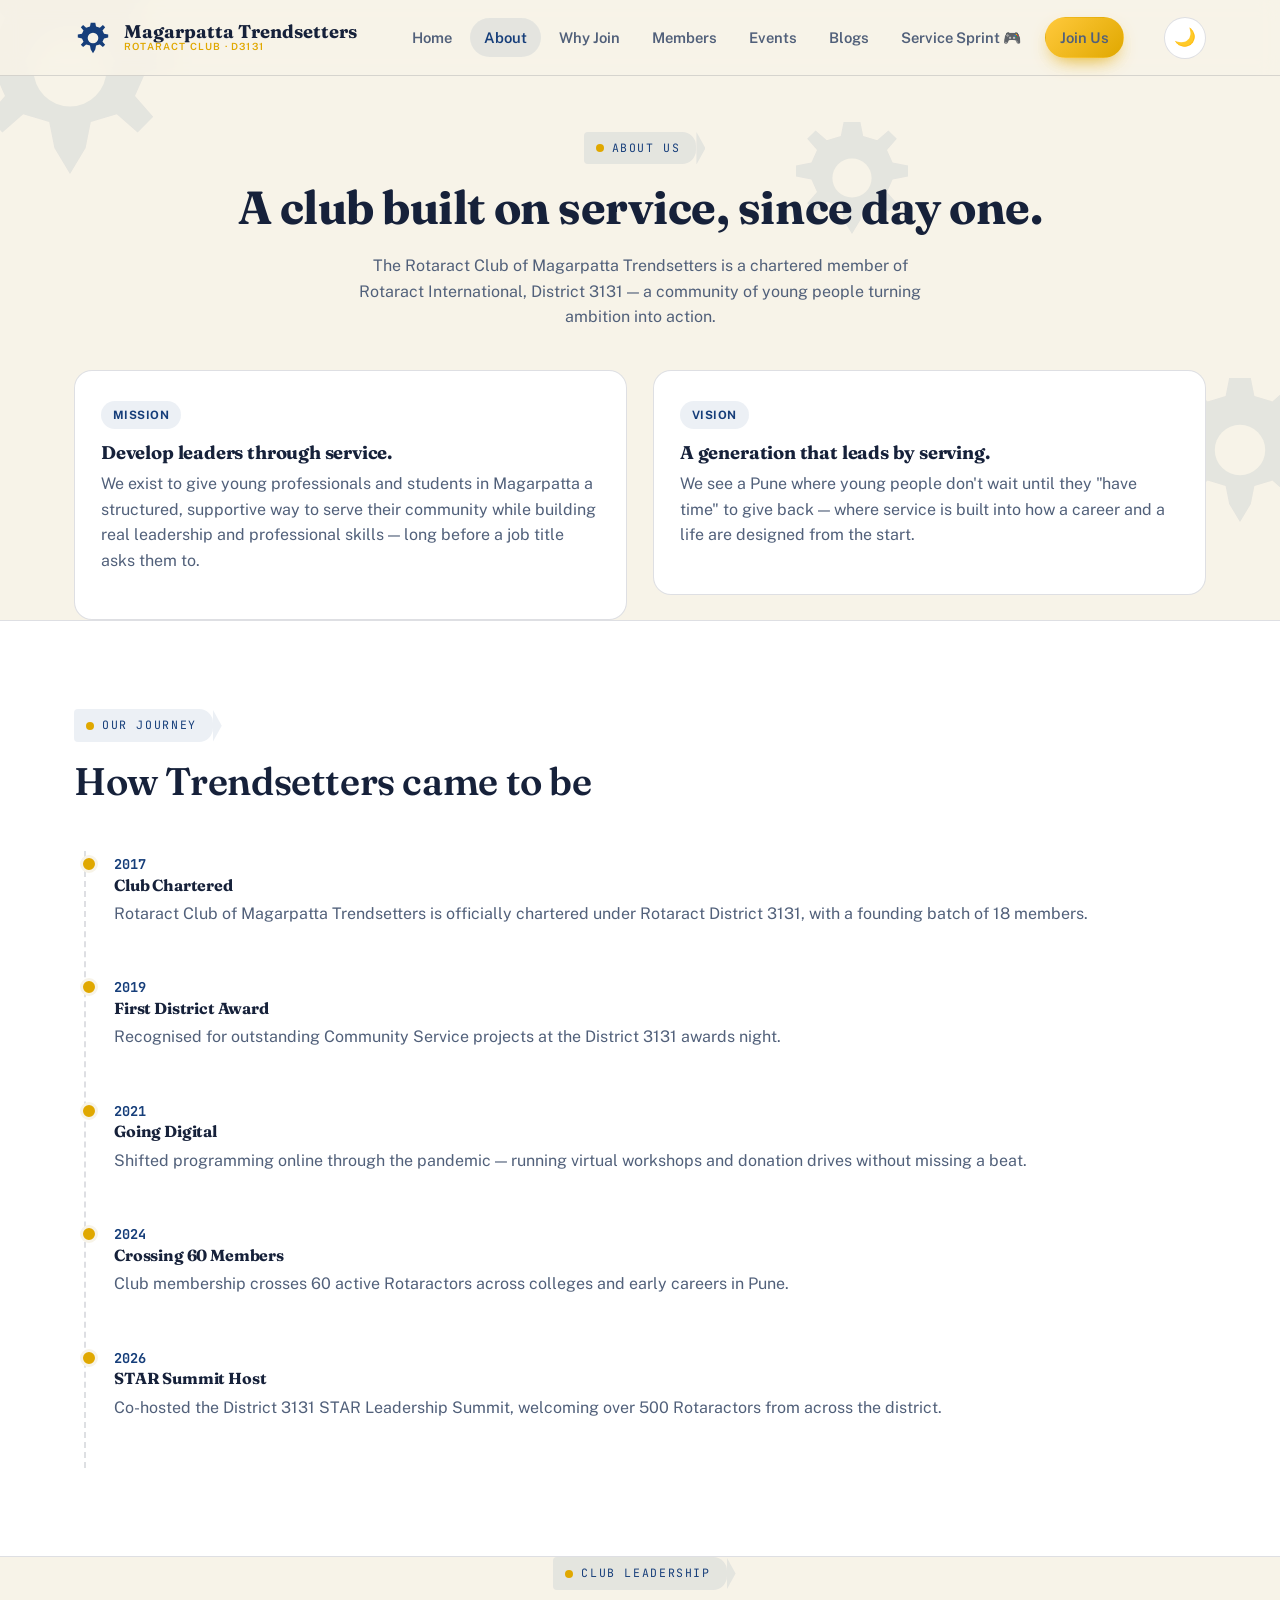
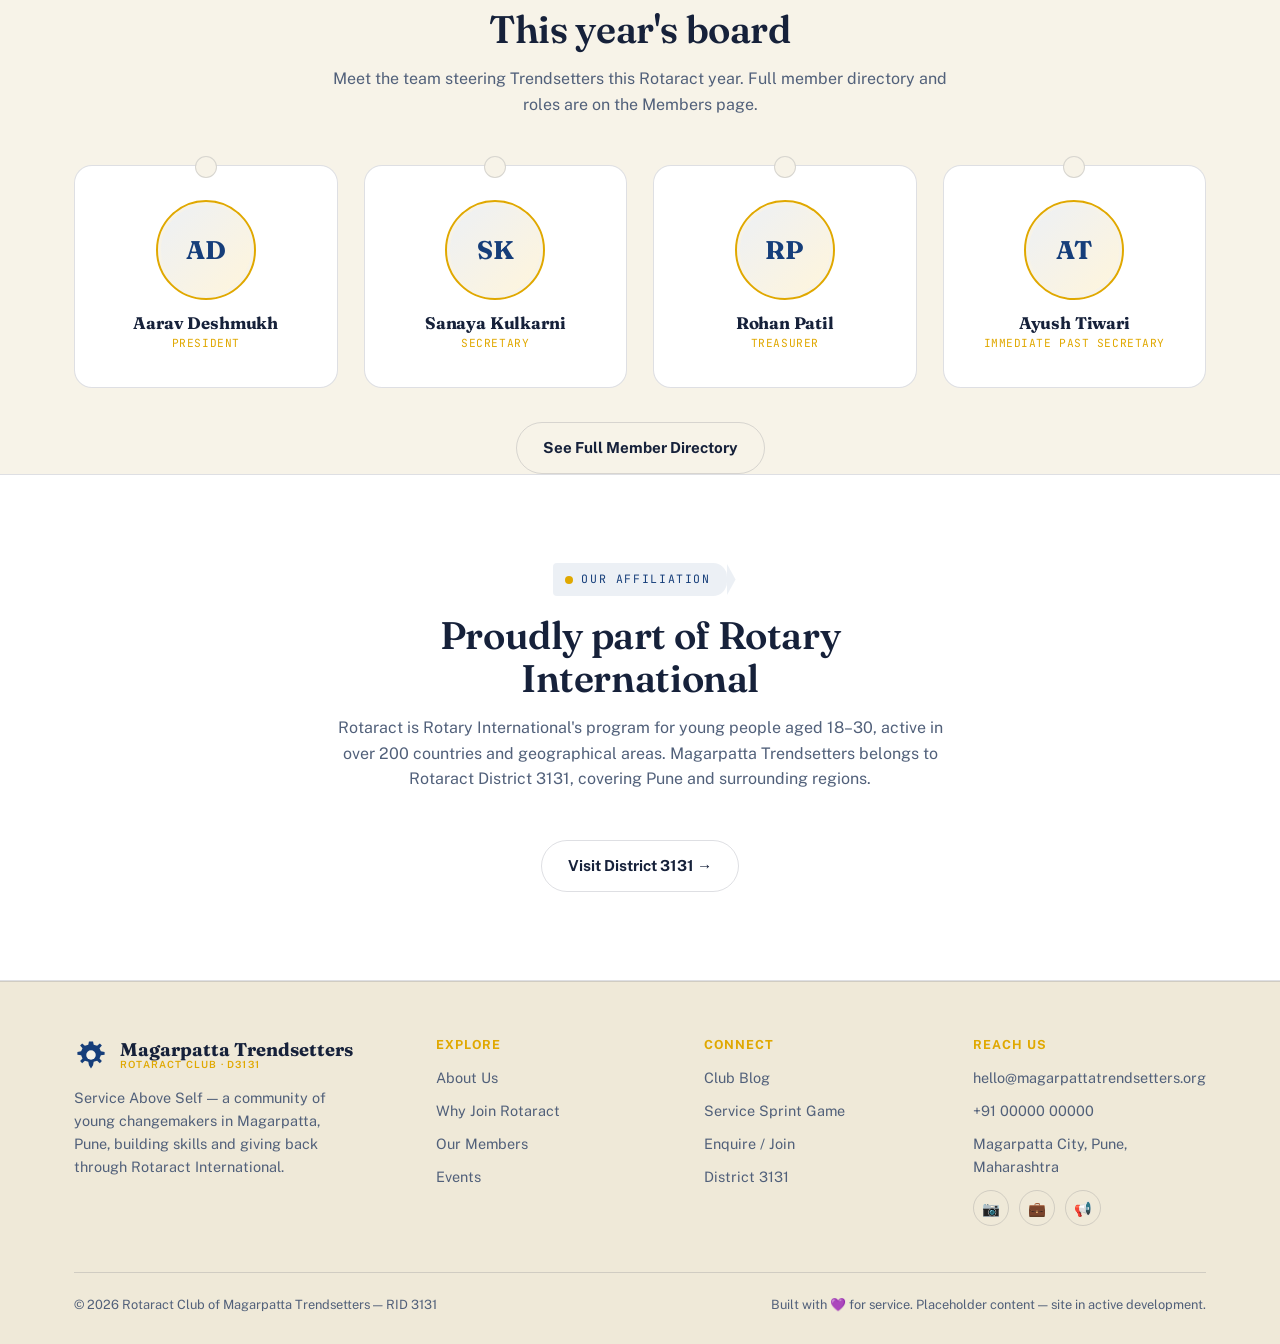
==== about.html @ 1d826d76 "Skeleton Upload" ====
<!DOCTYPE html>
<html lang="en">
<head>
<meta charset="UTF-8">
<meta name="viewport" content="width=device-width, initial-scale=1.0">
<title>About Us — Rotaract Club of Magarpatta Trendsetters</title>
<link rel="preconnect" href="https://fonts.googleapis.com">
<link rel="preconnect" href="https://fonts.gstatic.com" crossorigin>
<link href="https://fonts.googleapis.com/css2?family=Fraunces:opsz,wght@9..144,500;9..144,600;9..144,700&family=Public+Sans:wght@400;500;600;700&family=JetBrains+Mono:wght@500;700&display=swap" rel="stylesheet">
<link rel="icon" type="image/svg+xml" href="assets/favicon.svg">
<link rel="stylesheet" href="css/style.css">
</head>
<body>

<div data-include="partials/header.html"></div>

<main>
  <section class="page-hero container">
    <span class="ribbon-eyebrow">About Us</span>
    <h1>A club built on service, since day one.</h1>
    <p>The Rotaract Club of Magarpatta Trendsetters is a chartered member of Rotaract International, District 3131 — a community of young people turning ambition into action.</p>
  </section>

  <section class="container">
    <div class="card-grid grid-2" style="align-items:start;">
      <div class="avenue-card reveal">
        <span class="tag-pill">Mission</span>
        <h3 style="margin-top:14px;">Develop leaders through service.</h3>
        <p>We exist to give young professionals and students in Magarpatta a structured, supportive way to serve their community while building real leadership and professional skills — long before a job title asks them to.</p>
      </div>
      <div class="avenue-card reveal">
        <span class="tag-pill">Vision</span>
        <h3 style="margin-top:14px;">A generation that leads by serving.</h3>
        <p>We see a Pune where young people don't wait until they "have time" to give back — where service is built into how a career and a life are designed from the start.</p>
      </div>
    </div>
  </section>

  <section class="alt">
    <div class="container">
      <div class="section-head reveal">
        <span class="ribbon-eyebrow">Our Journey</span>
        <h2>How Trendsetters came to be</h2>
      </div>
      <div class="timeline reveal">
        <div class="timeline-item"><span class="yr">2017</span><h4>Club Chartered</h4><p>Rotaract Club of Magarpatta Trendsetters is officially chartered under Rotaract District 3131, with a founding batch of 18 members.</p></div>
        <div class="timeline-item"><span class="yr">2019</span><h4>First District Award</h4><p>Recognised for outstanding Community Service projects at the District 3131 awards night.</p></div>
        <div class="timeline-item"><span class="yr">2021</span><h4>Going Digital</h4><p>Shifted programming online through the pandemic — running virtual workshops and donation drives without missing a beat.</p></div>
        <div class="timeline-item"><span class="yr">2024</span><h4>Crossing 60 Members</h4><p>Club membership crosses 60 active Rotaractors across colleges and early careers in Pune.</p></div>
        <div class="timeline-item"><span class="yr">2026</span><h4>STAR Summit Host</h4><p>Co-hosted the District 3131 STAR Leadership Summit, welcoming over 500 Rotaractors from across the district.</p></div>
      </div>
    </div>
  </section>

  <section class="container">
    <div class="section-head center reveal">
      <span class="ribbon-eyebrow">Club Leadership</span>
      <h2>This year's board</h2>
      <p>Meet the team steering Trendsetters this Rotaract year. Full member directory and roles are on the Members page.</p>
    </div>
    <div class="card-grid grid-4">
      <div class="badge-card reveal">
        <div class="badge-photo">AD</div>
        <h3>Aarav Deshmukh</h3>
        <span class="badge-role">President</span>
      </div>
      <div class="badge-card reveal">
        <div class="badge-photo">SK</div>
        <h3>Sanaya Kulkarni</h3>
        <span class="badge-role">Secretary</span>
      </div>
      <div class="badge-card reveal">
        <div class="badge-photo">RP</div>
        <h3>Rohan Patil</h3>
        <span class="badge-role">Treasurer</span>
      </div>
      <div class="badge-card reveal">
        <div class="badge-photo">AT</div>
        <h3>Ayush Tiwari</h3>
        <span class="badge-role">Immediate Past Secretary</span>
      </div>
    </div>
    <div class="text-center" style="margin-top:34px;">
      <a href="members.html" class="btn btn-ghost">See Full Member Directory</a>
    </div>
  </section>

  <section class="alt">
    <div class="container text-center">
      <div class="section-head center reveal">
        <span class="ribbon-eyebrow">Our Affiliation</span>
        <h2>Proudly part of Rotary International</h2>
        <p>Rotaract is Rotary International's program for young people aged 18–30, active in over 200 countries and geographical areas. Magarpatta Trendsetters belongs to Rotaract District 3131, covering Pune and surrounding regions.</p>
      </div>
      <a href="https://rotaract3131.org" target="_blank" rel="noopener" class="btn btn-ghost">Visit District 3131 &rarr;</a>
    </div>
  </section>
</main>

<div data-include="partials/footer.html"></div>

<script src="js/include.js"></script>
<script src="js/main.js"></script>
</body>
</html>
---- css/style.css ----
/* ============================================
   ROTARACT CLUB OF MAGARPATTA TRENDSETTERS
   Design system: "Wheel of Service"
   ============================================ */

:root {
  /* --- Color tokens (light / "parchment") --- */
  --bg: #F7F3E8;
  --bg-elevated: #FFFFFF;
  --bg-sunken: #EFE9D8;
  --text: #16213A;
  --text-muted: #51607A;
  --azure: #163E7A;
  --azure-bright: #2C6FD9;
  --azure-soft: rgba(22, 62, 122, 0.08);
  --gold: #E0A800;
  --gold-bright: #FFC93C;
  --gold-soft: rgba(255, 201, 60, 0.18);
  --border: rgba(22, 33, 58, 0.14);
  --shadow: rgba(22, 33, 58, 0.18);
  --success: #1E7B4D;

  /* --- Type --- */
  --font-display: 'Fraunces', 'Georgia', serif;
  --font-body: 'Public Sans', 'Segoe UI', sans-serif;
  --font-mono: 'JetBrains Mono', 'Courier New', monospace;

  /* --- Layout --- */
  --max-width: 1180px;
  --radius-sm: 10px;
  --radius-md: 18px;
  --radius-lg: 28px;
  --nav-height: 76px;

  color-scheme: light;
}

[data-theme="dark"] {
  --bg: #0A1020;
  --bg-elevated: #121A2E;
  --bg-sunken: #060A14;
  --text: #EDEFF5;
  --text-muted: #9AA6C0;
  --azure: #5C8FE0;
  --azure-bright: #7FAAF0;
  --azure-soft: rgba(92, 143, 224, 0.14);
  --gold: #FFD25C;
  --gold-bright: #FFDD80;
  --gold-soft: rgba(255, 210, 92, 0.16);
  --border: rgba(255, 255, 255, 0.12);
  --shadow: rgba(0, 0, 0, 0.55);
  --success: #4ECB8A;
  color-scheme: dark;
}

* { box-sizing: border-box; }
html { scroll-behavior: smooth; }

body {
  margin: 0;
  font-family: var(--font-body);
  background: var(--bg);
  color: var(--text);
  line-height: 1.6;
  transition: background 0.4s ease, color 0.4s ease;
  overflow-x: hidden;
}

img { max-width: 100%; display: block; }
a { color: inherit; text-decoration: none; }

h1, h2, h3, h4 {
  font-family: var(--font-display);
  margin: 0 0 0.4em;
  line-height: 1.12;
  letter-spacing: -0.01em;
}

h1 { font-weight: 700; }
h2 { font-weight: 600; }

p { margin: 0 0 1em; color: var(--text-muted); }

.container {
  max-width: var(--max-width);
  margin: 0 auto;
  padding: 0 24px;
}

.mono { font-family: var(--font-mono); }

/* Reduced motion */
@media (prefers-reduced-motion: reduce) {
  *, *::before, *::after { animation-duration: 0.001ms !important; animation-iteration-count: 1 !important; transition-duration: 0.001ms !important; scroll-behavior: auto !important; }
}

/* ============ FOCUS STATES (accessibility) ============ */
a:focus-visible, button:focus-visible, input:focus-visible, textarea:focus-visible, select:focus-visible {
  outline: 3px solid var(--gold-bright);
  outline-offset: 2px;
  border-radius: 4px;
}

/* ============ FLOATING GEAR BACKDROP ============ */
.gear-field {
  position: fixed;
  inset: 0;
  z-index: -1;
  pointer-events: none;
  overflow: hidden;
}
.gear-field svg {
  position: absolute;
  opacity: 0.08;
  animation: spin-slow linear infinite;
}
[data-theme="dark"] .gear-field svg { opacity: 0.10; }
.gear-field svg.g1 { width: 260px; top: -60px; left: -60px; animation-duration: 90s; }
.gear-field svg.g2 { width: 180px; top: 40%; right: -50px; animation-duration: 70s; animation-direction: reverse; }
.gear-field svg.g3 { width: 220px; bottom: -70px; left: 18%; animation-duration: 110s; }
.gear-field svg.g4 { width: 140px; top: 12%; right: 28%; animation-duration: 60s; animation-direction: reverse; }

@keyframes spin-slow { from { transform: rotate(0deg); } to { transform: rotate(360deg); } }

/* ============ NAVBAR ============ */
header.site-header {
  position: sticky;
  top: 0;
  z-index: 100;
  height: var(--nav-height);
  display: flex;
  align-items: center;
  background: color-mix(in srgb, var(--bg) 88%, transparent);
  backdrop-filter: blur(10px);
  border-bottom: 1px solid var(--border);
}
.nav-inner {
  width: 100%;
  display: flex;
  align-items: center;
  justify-content: space-between;
  gap: 16px;
}
.brand {
  display: flex;
  align-items: center;
  gap: 12px;
  font-family: var(--font-display);
  font-weight: 700;
  font-size: 1.15rem;
  color: var(--text);
}
.brand .seal { width: 38px; height: 38px; flex-shrink: 0; }
.brand .brand-text { display: flex; flex-direction: column; line-height: 1.1; }
.brand .brand-text small { font-family: var(--font-body); font-weight: 600; font-size: 0.62rem; letter-spacing: 0.12em; color: var(--gold); text-transform: uppercase; }

nav.primary-nav { display: flex; align-items: center; gap: 4px; }
nav.primary-nav a {
  font-size: 0.92rem;
  font-weight: 600;
  padding: 8px 14px;
  border-radius: 999px;
  color: var(--text-muted);
  transition: background 0.2s, color 0.2s;
  white-space: nowrap;
}
nav.primary-nav a:hover, nav.primary-nav a.active {
  background: var(--azure-soft);
  color: var(--azure);
}
[data-theme="dark"] nav.primary-nav a:hover, [data-theme="dark"] nav.primary-nav a.active {
  color: var(--azure-bright);
}

.nav-actions { display: flex; align-items: center; gap: 10px; }

.theme-toggle {
  width: 42px; height: 42px;
  border-radius: 50%;
  border: 1px solid var(--border);
  background: var(--bg-elevated);
  display: flex; align-items: center; justify-content: center;
  cursor: pointer;
  transition: transform 0.25s, box-shadow 0.25s;
  font-size: 1.1rem;
}
.theme-toggle:hover { transform: rotate(20deg) scale(1.07); box-shadow: 0 4px 14px var(--shadow); }

.nav-toggle-btn {
  display: none;
  width: 42px; height: 42px;
  border-radius: 50%;
  border: 1px solid var(--border);
  background: var(--bg-elevated);
  align-items: center; justify-content: center;
  cursor: pointer;
  font-size: 1.2rem;
}

@media (max-width: 920px) {
  nav.primary-nav {
    position: fixed;
    top: var(--nav-height);
    left: 0; right: 0;
    flex-direction: column;
    align-items: stretch;
    background: var(--bg-elevated);
    border-bottom: 1px solid var(--border);
    padding: 10px 18px 18px;
    gap: 2px;
    transform: translateY(-110%);
    opacity: 0;
    transition: transform 0.3s ease, opacity 0.3s ease;
  }
  nav.primary-nav.open { transform: translateY(0); opacity: 1; }
  nav.primary-nav a { padding: 12px 14px; }
  .nav-toggle-btn { display: flex; }
}

/* ============ BUTTONS ("classy") ============ */
.btn {
  display: inline-flex;
  align-items: center;
  gap: 8px;
  font-family: var(--font-body);
  font-weight: 700;
  font-size: 0.95rem;
  padding: 13px 26px;
  border-radius: 999px;
  border: 1px solid transparent;
  cursor: pointer;
  transition: transform 0.2s ease, box-shadow 0.25s ease, background 0.25s ease, border-color 0.25s ease;
  position: relative;
}
.btn-primary {
  background: linear-gradient(135deg, var(--azure) 0%, var(--azure-bright) 100%);
  color: #fff;
  box-shadow: 0 8px 20px -8px var(--azure);
}
.btn-primary:hover { transform: translateY(-2px); box-shadow: 0 12px 26px -8px var(--azure); }

.btn-gold {
  background: linear-gradient(135deg, var(--gold-bright) 0%, var(--gold) 100%);
  color: #2A1D00;
  box-shadow: 0 8px 20px -8px var(--gold);
}
.btn-gold:hover { transform: translateY(-2px); box-shadow: 0 12px 26px -8px var(--gold); }

.btn-ghost {
  background: transparent;
  color: var(--text);
  border-color: var(--border);
}
.btn-ghost:hover { border-color: var(--gold); color: var(--azure); transform: translateY(-2px); }
[data-theme="dark"] .btn-ghost:hover { color: var(--azure-bright); }

.btn-sm { padding: 9px 18px; font-size: 0.85rem; }

/* ============ RIBBON SECTION HEADERS ============ */
.ribbon-eyebrow {
  display: inline-flex;
  align-items: center;
  gap: 8px;
  font-family: var(--font-mono);
  font-size: 0.72rem;
  letter-spacing: 0.14em;
  text-transform: uppercase;
  color: var(--azure);
  background: var(--azure-soft);
  padding: 7px 16px 7px 12px;
  border-radius: 4px 14px 14px 4px;
  margin-bottom: 18px;
  position: relative;
}
[data-theme="dark"] .ribbon-eyebrow { color: var(--azure-bright); }
.ribbon-eyebrow::before {
  content: "";
  width: 8px; height: 8px;
  border-radius: 50%;
  background: var(--gold);
}
.ribbon-eyebrow::after {
  content: "";
  position: absolute;
  right: -9px; top: 0; bottom: 0;
  width: 9px;
  background: inherit;
  clip-path: polygon(0 0, 100% 50%, 0 100%);
}

.section-head { max-width: 640px; margin-bottom: 48px; }
.section-head.center { margin-left: auto; margin-right: auto; text-align: center; }
.section-head h2 { font-size: clamp(1.7rem, 3vw, 2.4rem); }

section { padding: 88px 0; position: relative; }
section.alt { background: var(--bg-elevated); border-top: 1px solid var(--border); border-bottom: 1px solid var(--border); }

/* ============ HERO ============ */
.hero {
  padding: 60px 0 100px;
  display: grid;
  grid-template-columns: 1.1fr 0.9fr;
  gap: 40px;
  align-items: center;
}
.hero-eyebrow {
  font-family: var(--font-mono);
  font-size: 0.78rem;
  letter-spacing: 0.16em;
  text-transform: uppercase;
  color: var(--gold);
  margin-bottom: 14px;
  display: block;
}
.hero h1 { font-size: clamp(2.4rem, 5vw, 3.8rem); }
.hero h1 em { font-style: normal; color: var(--azure); }
[data-theme="dark"] .hero h1 em { color: var(--azure-bright); }
.hero p.lead { font-size: 1.12rem; max-width: 520px; }
.hero-cta { display: flex; gap: 14px; flex-wrap: wrap; margin-top: 28px; }

.hero-wheel-wrap {
  position: relative;
  display: flex;
  align-items: center;
  justify-content: center;
  aspect-ratio: 1;
}
#wheelOfService { width: 100%; max-width: 380px; }
.wheel-badge-center {
  position: absolute;
  width: 36%;
  aspect-ratio: 1;
  border-radius: 50%;
  background: var(--bg-elevated);
  border: 2px solid var(--gold);
  display: flex;
  align-items: center;
  justify-content: center;
  text-align: center;
  box-shadow: 0 10px 30px var(--shadow);
  font-family: var(--font-display);
  font-weight: 700;
  font-size: 0.78rem;
  line-height: 1.2;
  color: var(--azure);
  padding: 6px;
}
[data-theme="dark"] .wheel-badge-center { color: var(--azure-bright); }

@media (max-width: 920px) {
  .hero { grid-template-columns: 1fr; padding-top: 30px; }
  .hero-wheel-wrap { order: -1; max-width: 280px; margin: 0 auto; }
}

/* ============ LEDGER STAT STRIP ============ */
.ledger {
  display: grid;
  grid-template-columns: repeat(4, 1fr);
  border: 1px solid var(--border);
  border-radius: var(--radius-md);
  overflow: hidden;
  background: var(--bg-elevated);
}
.ledger-item {
  padding: 26px 18px;
  text-align: center;
  border-right: 1px solid var(--border);
}
.ledger-item:last-child { border-right: none; }
.ledger-num {
  font-family: var(--font-mono);
  font-size: clamp(1.6rem, 3vw, 2.2rem);
  font-weight: 700;
  color: var(--azure);
}
[data-theme="dark"] .ledger-num { color: var(--azure-bright); }
.ledger-label {
  font-size: 0.74rem;
  letter-spacing: 0.06em;
  text-transform: uppercase;
  color: var(--text-muted);
  margin-top: 4px;
}
@media (max-width: 720px) {
  .ledger { grid-template-columns: repeat(2, 1fr); }
  .ledger-item:nth-child(2) { border-right: none; }
}

/* ============ CARDS (general) ============ */
.card-grid { display: grid; gap: 26px; }
.grid-3 { grid-template-columns: repeat(3, 1fr); }
.grid-2 { grid-template-columns: repeat(2, 1fr); }
.grid-4 { grid-template-columns: repeat(4, 1fr); }
@media (max-width: 980px) { .grid-3, .grid-4 { grid-template-columns: repeat(2, 1fr); } }
@media (max-width: 620px) { .grid-3, .grid-4, .grid-2 { grid-template-columns: 1fr; } }

.avenue-card {
  background: var(--bg-elevated);
  border: 1px solid var(--border);
  border-radius: var(--radius-md);
  padding: 30px 26px;
  transition: transform 0.25s ease, box-shadow 0.25s ease, border-color 0.25s ease;
}
.avenue-card:hover { transform: translateY(-6px); box-shadow: 0 18px 36px -16px var(--shadow); border-color: var(--gold); }
.avenue-icon {
  width: 52px; height: 52px;
  border-radius: 14px;
  background: var(--azure-soft);
  display: flex; align-items: center; justify-content: center;
  margin-bottom: 18px;
}
.avenue-icon svg { width: 26px; height: 26px; stroke: var(--azure); }
[data-theme="dark"] .avenue-icon svg { stroke: var(--azure-bright); }
.avenue-card h3 { font-size: 1.15rem; }

/* ============ MEMBER BADGE CARDS ============ */
.badge-card {
  background: var(--bg-elevated);
  border: 1px solid var(--border);
  border-radius: var(--radius-md);
  padding: 28px 22px 24px;
  text-align: center;
  position: relative;
  transition: transform 0.25s, box-shadow 0.25s;
}
.badge-card:hover { transform: translateY(-6px) rotate(-0.4deg); box-shadow: 0 20px 40px -18px var(--shadow); }
.badge-card::before {
  content: "";
  position: absolute;
  top: -10px; left: 50%;
  transform: translateX(-50%);
  width: 20px; height: 20px;
  border-radius: 50%;
  background: var(--bg);
  border: 1px solid var(--border);
}
.badge-photo {
  width: 96px; height: 96px;
  border-radius: 50%;
  margin: 8px auto 16px;
  background: linear-gradient(135deg, var(--azure-soft), var(--gold-soft));
  display: flex; align-items: center; justify-content: center;
  font-family: var(--font-display);
  font-weight: 700;
  font-size: 1.6rem;
  color: var(--azure);
  border: 3px solid var(--bg);
  outline: 2px solid var(--gold);
}
[data-theme="dark"] .badge-photo { color: var(--azure-bright); }
.badge-card h3 { font-size: 1.05rem; margin-bottom: 2px; }
.badge-role {
  font-family: var(--font-mono);
  font-size: 0.7rem;
  letter-spacing: 0.05em;
  text-transform: uppercase;
  color: var(--gold);
  margin-bottom: 10px;
  display: block;
}
.badge-bio { font-size: 0.88rem; margin-bottom: 0; }
.badge-since {
  font-family: var(--font-mono);
  font-size: 0.7rem;
  color: var(--text-muted);
  margin-top: 10px;
  border-top: 1px dashed var(--border);
  padding-top: 10px;
}
.birthday-flag {
  position: absolute; top: -8px; right: 14px;
  background: var(--gold-bright);
  color: #2A1D00;
  font-size: 0.65rem;
  font-weight: 700;
  padding: 4px 9px;
  border-radius: 999px;
  box-shadow: 0 4px 10px var(--shadow);
}

/* ============ BIRTHDAY WIDGET ============ */
.birthday-strip {
  display: flex;
  gap: 14px;
  overflow-x: auto;
  padding-bottom: 6px;
}
.birthday-pill {
  flex: 0 0 auto;
  display: flex;
  align-items: center;
  gap: 10px;
  background: var(--bg-elevated);
  border: 1px solid var(--border);
  border-radius: 999px;
  padding: 8px 16px 8px 8px;
  white-space: nowrap;
}
.birthday-pill .dot {
  width: 30px; height: 30px;
  border-radius: 50%;
  background: var(--gold-soft);
  color: var(--gold);
  display: flex; align-items: center; justify-content: center;
  font-size: 0.95rem;
}
.birthday-pill .meta { font-size: 0.82rem; }
.birthday-pill .meta strong { display: block; font-size: 0.86rem; }
.birthday-pill .meta span { color: var(--text-muted); font-family: var(--font-mono); font-size: 0.72rem; }

/* ============ FILTER / SEARCH BAR ============ */
.filter-bar {
  display: flex;
  gap: 12px;
  flex-wrap: wrap;
  align-items: center;
  margin-bottom: 36px;
}
.filter-bar input[type="search"], .filter-bar select {
  font-family: var(--font-body);
  font-size: 0.9rem;
  padding: 11px 16px;
  border-radius: 999px;
  border: 1px solid var(--border);
  background: var(--bg-elevated);
  color: var(--text);
}
.filter-chip {
  font-size: 0.82rem;
  font-weight: 600;
  padding: 8px 16px;
  border-radius: 999px;
  border: 1px solid var(--border);
  background: var(--bg-elevated);
  color: var(--text-muted);
  cursor: pointer;
  transition: all 0.2s;
}
.filter-chip.active { background: var(--azure); color: #fff; border-color: var(--azure); }

/* ============ EVENT CARDS ============ */
.event-card {
  background: var(--bg-elevated);
  border: 1px solid var(--border);
  border-radius: var(--radius-md);
  overflow: hidden;
  transition: transform 0.25s, box-shadow 0.25s;
}
.event-card:hover { transform: translateY(-5px); box-shadow: 0 18px 36px -16px var(--shadow); }
.event-photo {
  height: 180px;
  background: linear-gradient(135deg, var(--azure-soft), var(--gold-soft));
  display: flex; align-items: center; justify-content: center;
  font-size: 2.2rem;
  position: relative;
}
.event-photo .date-stamp {
  position: absolute; top: 12px; left: 12px;
  background: var(--bg-elevated);
  border: 1px solid var(--border);
  border-radius: 10px;
  padding: 6px 10px;
  text-align: center;
  font-family: var(--font-mono);
  line-height: 1.1;
}
.event-photo .date-stamp .d { font-size: 1.1rem; font-weight: 700; color: var(--azure); }
[data-theme="dark"] .event-photo .date-stamp .d { color: var(--azure-bright); }
.event-photo .date-stamp .m { font-size: 0.62rem; text-transform: uppercase; color: var(--text-muted); }
.event-body { padding: 20px 22px 24px; }
.event-tag {
  font-family: var(--font-mono);
  font-size: 0.68rem;
  letter-spacing: 0.05em;
  text-transform: uppercase;
  color: var(--gold);
}
.event-card h3 { font-size: 1.08rem; margin-top: 6px; }
.event-meta { font-size: 0.8rem; color: var(--text-muted); display: flex; gap: 14px; margin-top: 10px; flex-wrap: wrap; }

.gallery-strip { display: flex; gap: 8px; padding: 0 16px 16px; }
.gallery-strip .thumb {
  flex: 1; height: 54px; border-radius: 8px;
  background: linear-gradient(135deg, var(--azure-soft), var(--gold-soft));
  display: flex; align-items: center; justify-content: center; font-size: 1.1rem;
}

/* ============ BLOG CARDS ============ */
.blog-card {
  background: var(--bg-elevated);
  border: 1px solid var(--border);
  border-radius: var(--radius-md);
  padding: 26px;
  transition: transform 0.25s, box-shadow 0.25s;
}
.blog-card:hover { transform: translateY(-5px); box-shadow: 0 18px 36px -16px var(--shadow); }
.blog-card .event-tag { margin-bottom: 10px; display: block; }
.blog-card h3 { font-size: 1.12rem; }
.blog-meta { display: flex; align-items: center; gap: 10px; margin-top: 16px; font-size: 0.8rem; color: var(--text-muted); }
.blog-meta .avatar {
  width: 28px; height: 28px; border-radius: 50%;
  background: var(--azure-soft); color: var(--azure);
  display: flex; align-items: center; justify-content: center;
  font-size: 0.7rem; font-weight: 700; font-family: var(--font-mono);
}

/* ============ TESTIMONIAL ============ */
.testimonial {
  background: var(--bg-elevated);
  border: 1px solid var(--border);
  border-left: 4px solid var(--gold);
  border-radius: var(--radius-md);
  padding: 26px;
}
.testimonial p { color: var(--text); font-style: italic; }
.testimonial .who { font-family: var(--font-mono); font-size: 0.78rem; color: var(--text-muted); }

/* ============ FORM ============ */
.form-card {
  background: var(--bg-elevated);
  border: 1px solid var(--border);
  border-radius: var(--radius-lg);
  padding: 40px;
}
.field { margin-bottom: 20px; }
.field label { display: block; font-size: 0.85rem; font-weight: 700; margin-bottom: 7px; }
.field input, .field select, .field textarea {
  width: 100%;
  font-family: var(--font-body);
  font-size: 0.95rem;
  padding: 13px 16px;
  border-radius: var(--radius-sm);
  border: 1px solid var(--border);
  background: var(--bg);
  color: var(--text);
  transition: border-color 0.2s, box-shadow 0.2s;
}
.field input:focus, .field select:focus, .field textarea:focus {
  border-color: var(--azure);
  box-shadow: 0 0 0 3px var(--azure-soft);
  outline: none;
}
.field textarea { resize: vertical; min-height: 110px; }
.form-row { display: grid; grid-template-columns: 1fr 1fr; gap: 18px; }
@media (max-width: 640px) { .form-row { grid-template-columns: 1fr; } }
.form-note { font-size: 0.78rem; color: var(--text-muted); margin-top: 6px; }
#formStatus { margin-top: 16px; font-weight: 600; font-size: 0.9rem; }
#formStatus.ok { color: var(--success); }
#formStatus.err { color: #C0392B; }

/* ============ FOOTER ============ */
footer.site-footer {
  background: var(--bg-sunken);
  border-top: 1px solid var(--border);
  padding: 56px 0 28px;
}
.footer-grid {
  display: grid;
  grid-template-columns: 1.4fr 1fr 1fr 1fr;
  gap: 36px;
  margin-bottom: 36px;
}
@media (max-width: 820px) { .footer-grid { grid-template-columns: 1fr 1fr; } }
@media (max-width: 520px) { .footer-grid { grid-template-columns: 1fr; } }
.footer-grid h4 { font-size: 0.78rem; letter-spacing: 0.08em; text-transform: uppercase; color: var(--gold); margin-bottom: 14px; font-family: var(--font-body); font-weight: 700; }
.footer-grid a { display: block; font-size: 0.9rem; color: var(--text-muted); margin-bottom: 10px; transition: color 0.2s; }
.footer-grid a:hover { color: var(--azure); }
[data-theme="dark"] .footer-grid a:hover { color: var(--azure-bright); }
.footer-bottom {
  border-top: 1px solid var(--border);
  padding-top: 22px;
  display: flex;
  justify-content: space-between;
  align-items: center;
  flex-wrap: wrap;
  gap: 10px;
  font-size: 0.8rem;
  color: var(--text-muted);
}
.social-row { display: flex; gap: 10px; }
.social-row a {
  width: 36px; height: 36px;
  border-radius: 50%;
  border: 1px solid var(--border);
  display: flex; align-items: center; justify-content: center;
  transition: all 0.2s;
}
.social-row a:hover { background: var(--azure); color: #fff; border-color: var(--azure); transform: translateY(-2px); }

/* ============ PAGE HERO (sub pages) ============ */
.page-hero { padding: 56px 0 40px; text-align: center; }
.page-hero .ribbon-eyebrow { margin-left: auto; margin-right: auto; }
.page-hero h1 { font-size: clamp(2rem, 4vw, 2.9rem); }
.page-hero p { max-width: 600px; margin: 0 auto; }

/* ============ TIMELINE (About) ============ */
.timeline { border-left: 2px dashed var(--border); padding-left: 28px; margin-left: 10px; }
.timeline-item { position: relative; padding-bottom: 32px; }
.timeline-item::before {
  content: "";
  position: absolute; left: -34px; top: 4px;
  width: 12px; height: 12px; border-radius: 50%;
  background: var(--gold); border: 3px solid var(--bg);
}
.timeline-item .yr { font-family: var(--font-mono); color: var(--azure); font-weight: 700; font-size: 0.85rem; }
[data-theme="dark"] .timeline-item .yr { color: var(--azure-bright); }

/* ============ REVEAL ON SCROLL ============ */
.reveal { opacity: 0; transform: translateY(18px); transition: opacity 0.6s ease, transform 0.6s ease; }
.reveal.in { opacity: 1; transform: translateY(0); }

/* ============ UTILITY ============ */
.text-center { text-align: center; }
.mt-0 { margin-top: 0; }
.flex-between { display: flex; align-items: center; justify-content: space-between; }
.tag-pill {
  display: inline-block;
  font-size: 0.72rem;
  font-weight: 700;
  text-transform: uppercase;
  letter-spacing: 0.04em;
  padding: 5px 12px;
  border-radius: 999px;
  background: var(--azure-soft);
  color: var(--azure);
}
[data-theme="dark"] .tag-pill { color: var(--azure-bright); }
.empty-state { text-align: center; padding: 60px 20px; color: var(--text-muted); }
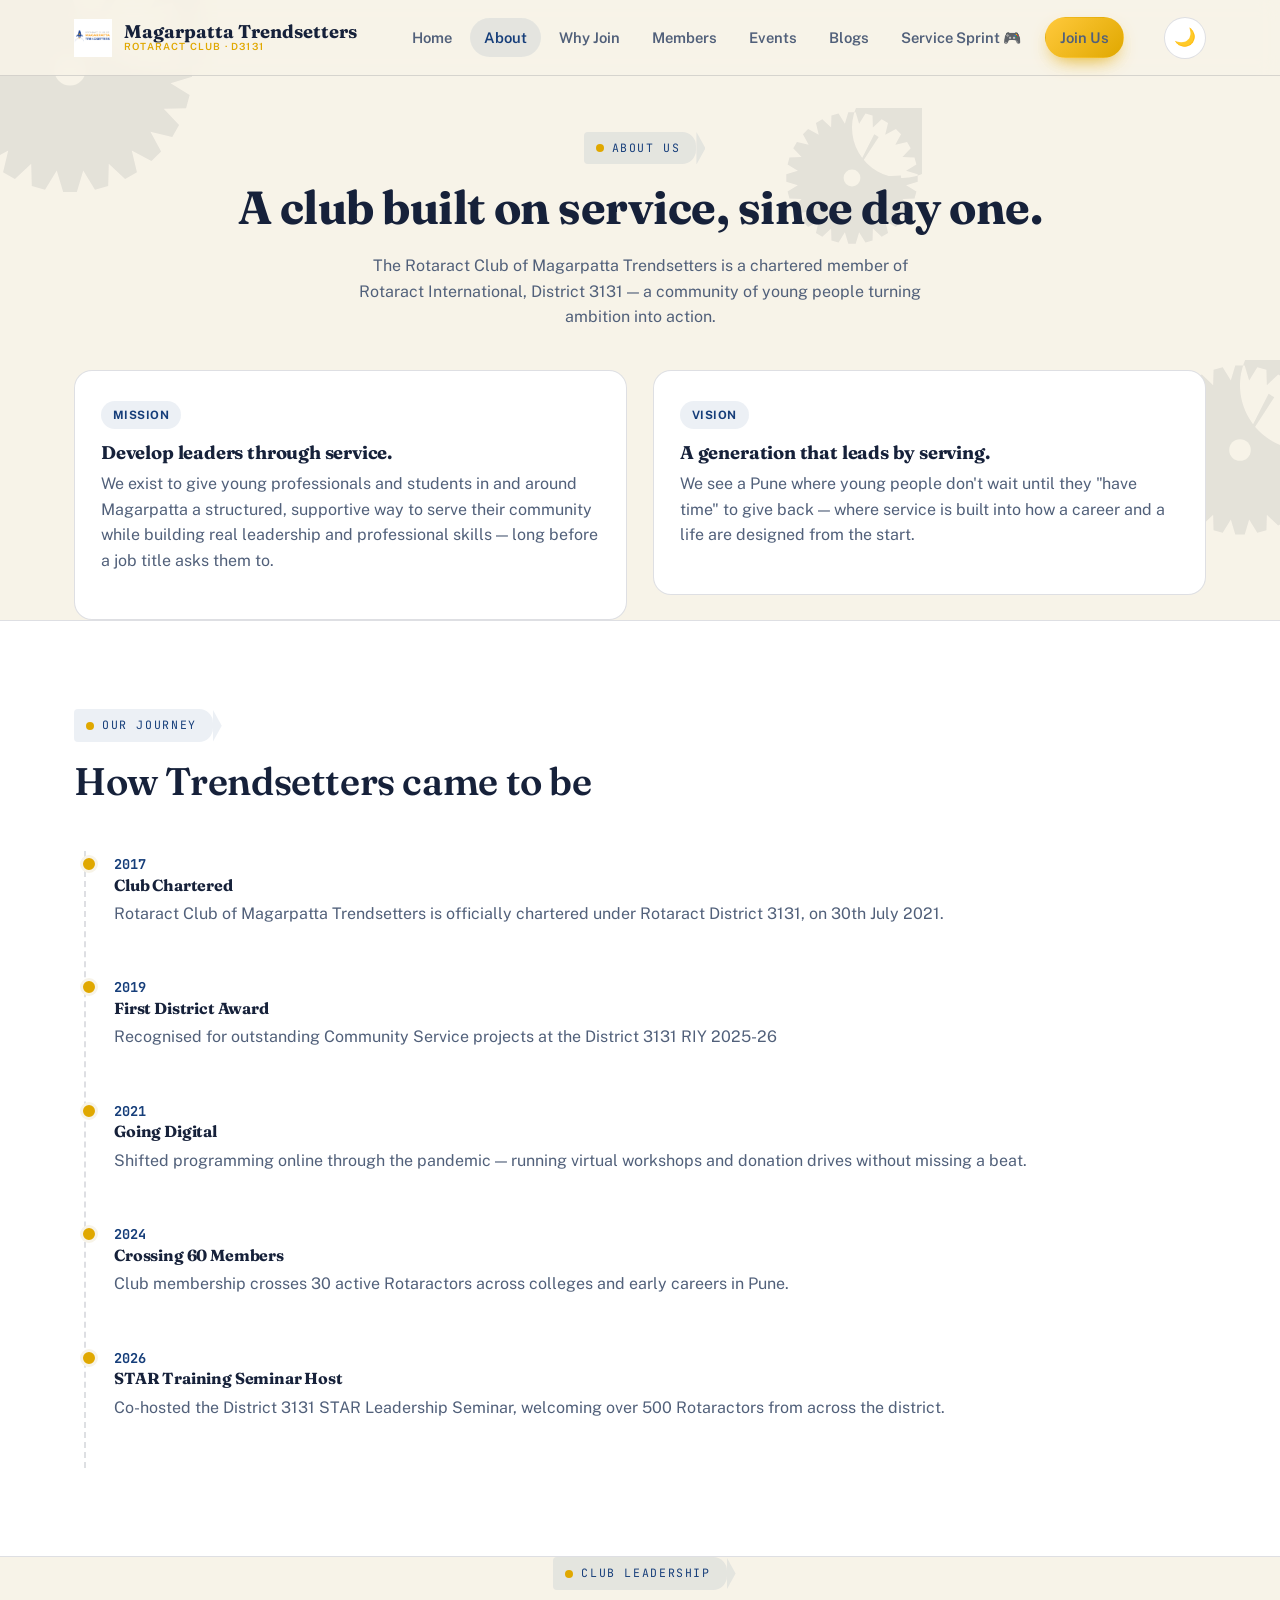
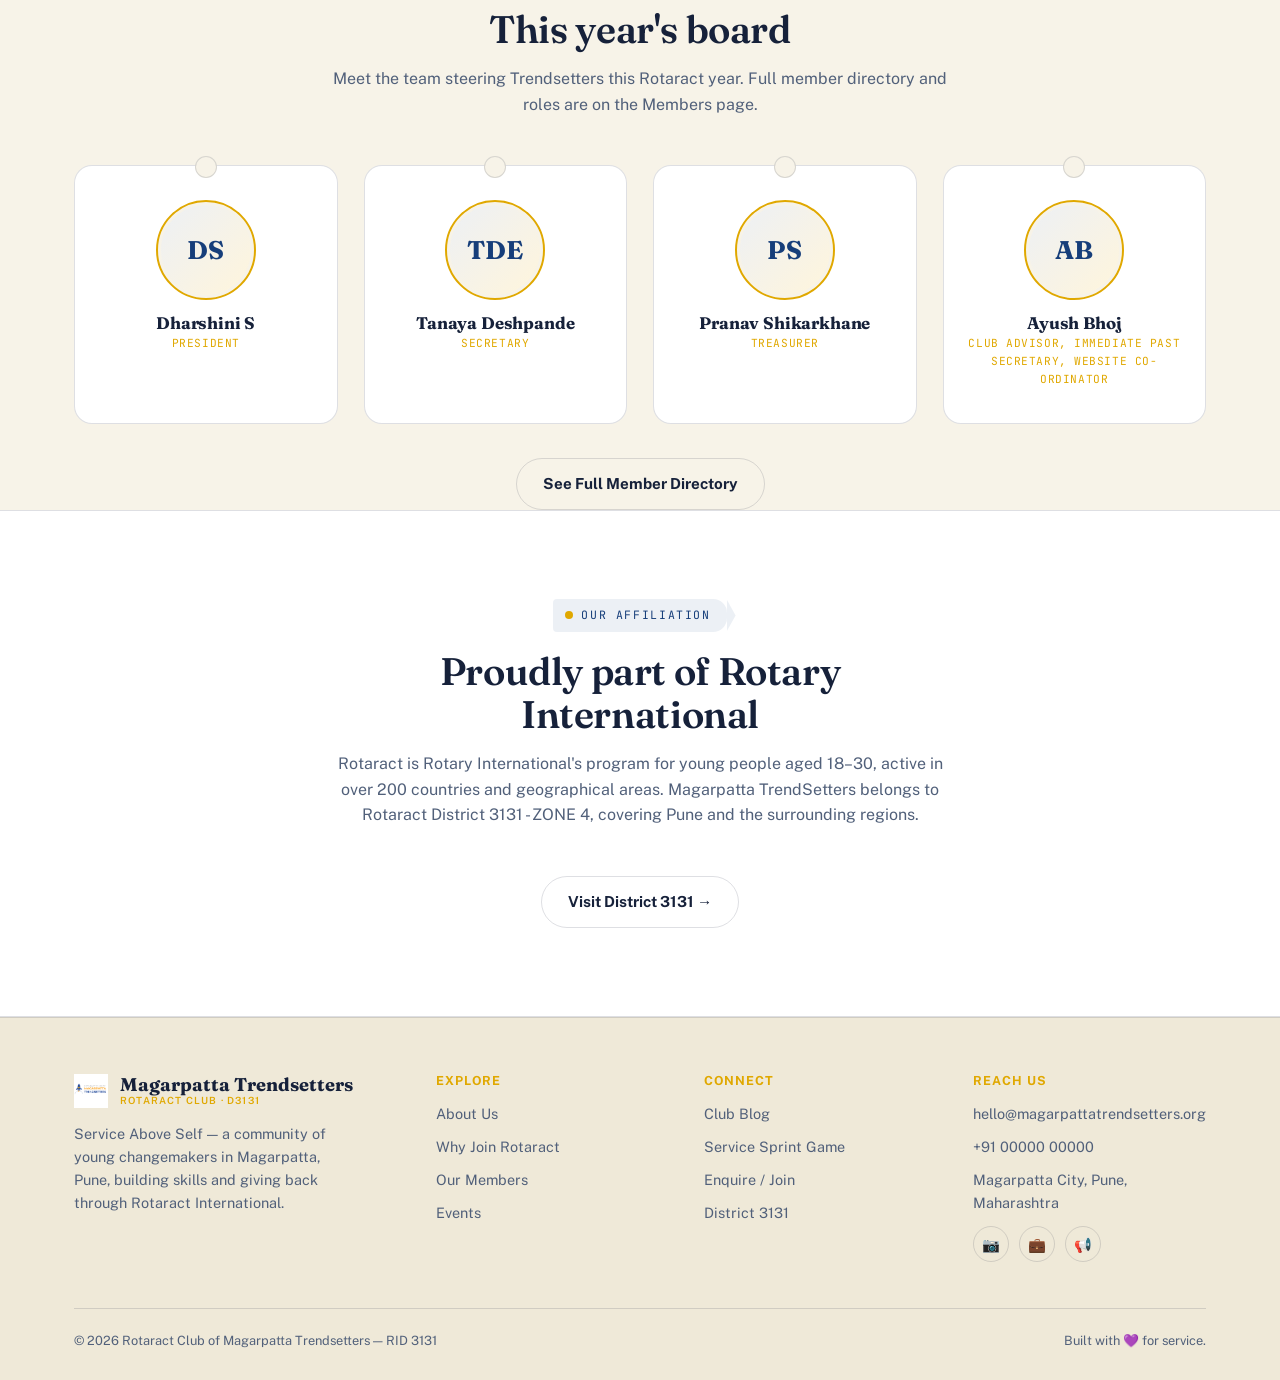
==== commit f9185413: "Update about.html" ====
--- a/about.html
+++ b/about.html
@@ -7,7 +7,7 @@
 <link rel="preconnect" href="https://fonts.googleapis.com">
 <link rel="preconnect" href="https://fonts.gstatic.com" crossorigin>
 <link href="https://fonts.googleapis.com/css2?family=Fraunces:opsz,wght@9..144,500;9..144,600;9..144,700&family=Public+Sans:wght@400;500;600;700&family=JetBrains+Mono:wght@500;700&display=swap" rel="stylesheet">
-<link rel="icon" type="image/svg+xml" href="assets/favicon.svg">
+<link rel="icon" type="image/svg+xml" href="assets/Rotaract Logo_EN21_DynamicSize_FontUpdate.png">
 <link rel="stylesheet" href="css/style.css">
 </head>
 <body>
@@ -26,7 +26,7 @@
       <div class="avenue-card reveal">
         <span class="tag-pill">Mission</span>
         <h3 style="margin-top:14px;">Develop leaders through service.</h3>
-        <p>We exist to give young professionals and students in Magarpatta a structured, supportive way to serve their community while building real leadership and professional skills — long before a job title asks them to.</p>
+        <p>We exist to give young professionals and students in and around Magarpatta a structured, supportive way to serve their community while building real leadership and professional skills — long before a job title asks them to.</p>
       </div>
       <div class="avenue-card reveal">
         <span class="tag-pill">Vision</span>
@@ -43,11 +43,11 @@
         <h2>How Trendsetters came to be</h2>
       </div>
       <div class="timeline reveal">
-        <div class="timeline-item"><span class="yr">2017</span><h4>Club Chartered</h4><p>Rotaract Club of Magarpatta Trendsetters is officially chartered under Rotaract District 3131, with a founding batch of 18 members.</p></div>
-        <div class="timeline-item"><span class="yr">2019</span><h4>First District Award</h4><p>Recognised for outstanding Community Service projects at the District 3131 awards night.</p></div>
+        <div class="timeline-item"><span class="yr">2017</span><h4>Club Chartered</h4><p>Rotaract Club of Magarpatta Trendsetters is officially chartered under Rotaract District 3131, on 30th July 2021.</p></div>
+        <div class="timeline-item"><span class="yr">2019</span><h4>First District Award</h4><p>Recognised for outstanding Community Service projects at the District 3131 RIY 2025-26</p></div>
         <div class="timeline-item"><span class="yr">2021</span><h4>Going Digital</h4><p>Shifted programming online through the pandemic — running virtual workshops and donation drives without missing a beat.</p></div>
-        <div class="timeline-item"><span class="yr">2024</span><h4>Crossing 60 Members</h4><p>Club membership crosses 60 active Rotaractors across colleges and early careers in Pune.</p></div>
-        <div class="timeline-item"><span class="yr">2026</span><h4>STAR Summit Host</h4><p>Co-hosted the District 3131 STAR Leadership Summit, welcoming over 500 Rotaractors from across the district.</p></div>
+        <div class="timeline-item"><span class="yr">2024</span><h4>Crossing 60 Members</h4><p>Club membership crosses 30 active Rotaractors across colleges and early careers in Pune.</p></div>
+        <div class="timeline-item"><span class="yr">2026</span><h4>STAR Training Seminar Host</h4><p>Co-hosted the District 3131 STAR Leadership Seminar, welcoming over 500 Rotaractors from across the district.</p></div>
       </div>
     </div>
   </section>
@@ -60,24 +60,24 @@
     </div>
     <div class="card-grid grid-4">
       <div class="badge-card reveal">
-        <div class="badge-photo">AD</div>
-        <h3>Aarav Deshmukh</h3>
+        <div class="badge-photo">DS</div>
+        <h3>Dharshini S</h3>
         <span class="badge-role">President</span>
       </div>
       <div class="badge-card reveal">
-        <div class="badge-photo">SK</div>
-        <h3>Sanaya Kulkarni</h3>
+        <div class="badge-photo">TDE</div>
+        <h3>Tanaya Deshpande</h3>
         <span class="badge-role">Secretary</span>
       </div>
       <div class="badge-card reveal">
-        <div class="badge-photo">RP</div>
-        <h3>Rohan Patil</h3>
+        <div class="badge-photo">PS</div>
+        <h3>Pranav Shikarkhane</h3>
         <span class="badge-role">Treasurer</span>
       </div>
       <div class="badge-card reveal">
-        <div class="badge-photo">AT</div>
-        <h3>Ayush Tiwari</h3>
-        <span class="badge-role">Immediate Past Secretary</span>
+        <div class="badge-photo">AB</div>
+        <h3>Ayush Bhoj</h3>
+        <span class="badge-role">Club Advisor, Immediate Past Secretary, Website Co-ordinator</span>
       </div>
     </div>
     <div class="text-center" style="margin-top:34px;">
@@ -90,7 +90,7 @@
       <div class="section-head center reveal">
         <span class="ribbon-eyebrow">Our Affiliation</span>
         <h2>Proudly part of Rotary International</h2>
-        <p>Rotaract is Rotary International's program for young people aged 18–30, active in over 200 countries and geographical areas. Magarpatta Trendsetters belongs to Rotaract District 3131, covering Pune and surrounding regions.</p>
+        <p>Rotaract is Rotary International's program for young people aged 18–30, active in over 200 countries and geographical areas. Magarpatta TrendSetters belongs to Rotaract District 3131 - ZONE 4, covering Pune and the surrounding regions.</p>
       </div>
       <a href="https://rotaract3131.org" target="_blank" rel="noopener" class="btn btn-ghost">Visit District 3131 &rarr;</a>
     </div>
--- a/css/style.css
+++ b/css/style.css
@@ -446,6 +446,12 @@
   color: var(--azure);
   border: 3px solid var(--bg);
   outline: 2px solid var(--gold);
+  overflow: hidden;        /* ← ADD THIS LINE */
+}
+.badge-photo img {         /* ← ADD THIS ENTIRE BLOCK */
+  width: 100%;
+  height: 100%;
+  object-fit: cover;
 }
 [data-theme="dark"] .badge-photo { color: var(--azure-bright); }
 .badge-card h3 { font-size: 1.05rem; margin-bottom: 2px; }
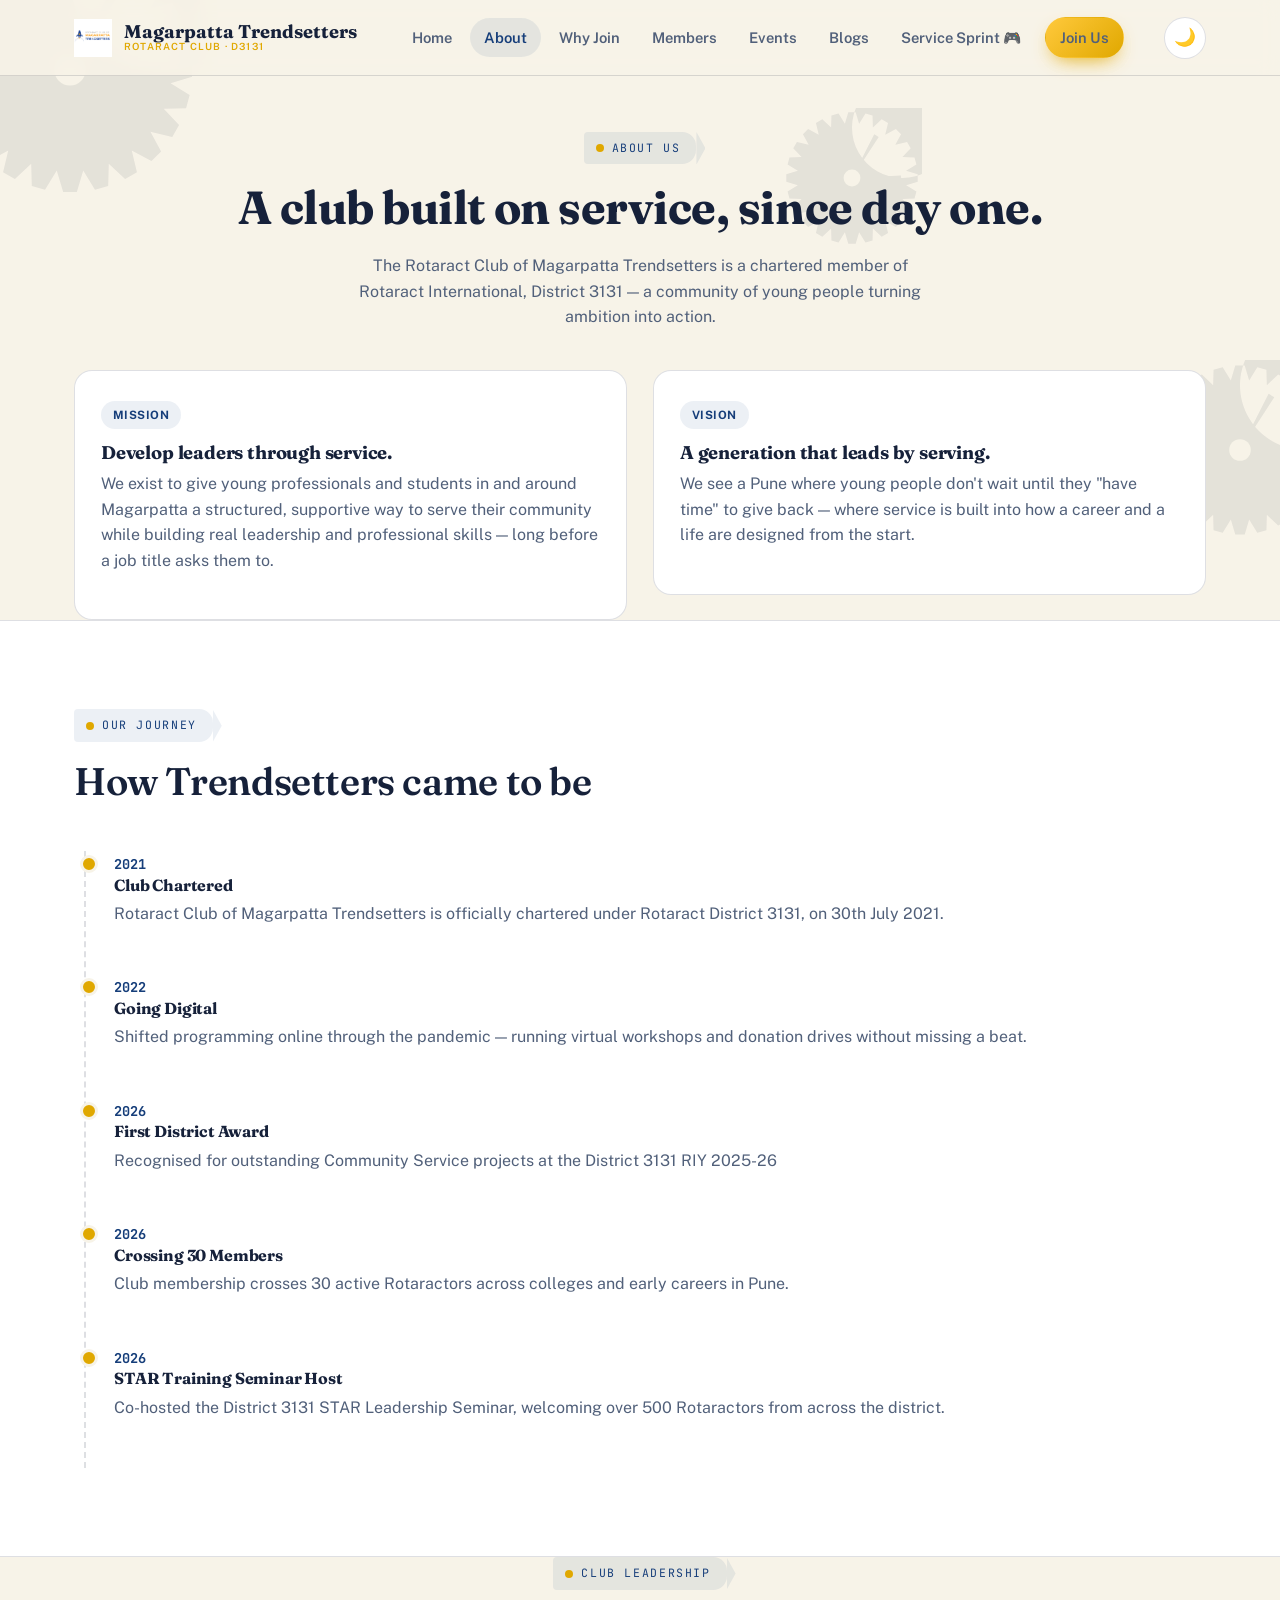
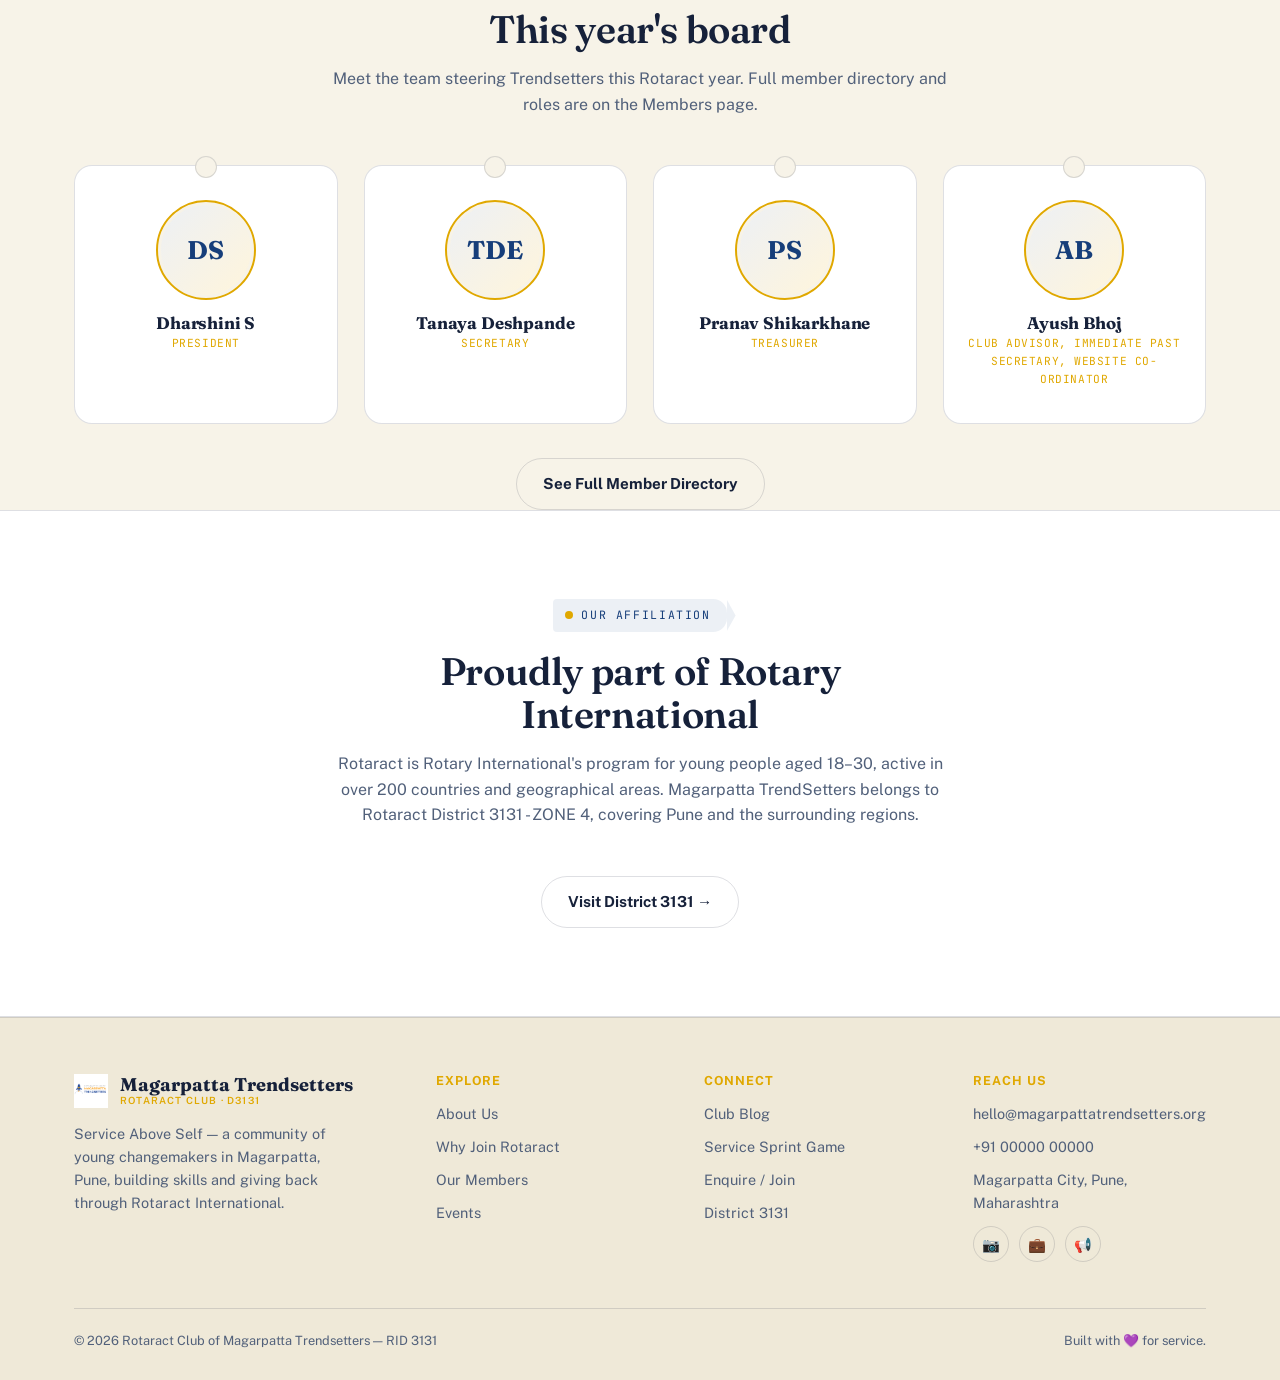
==== commit 01319357: "Update about.html" ====
--- a/about.html
+++ b/about.html
@@ -43,10 +43,10 @@
         <h2>How Trendsetters came to be</h2>
       </div>
       <div class="timeline reveal">
-        <div class="timeline-item"><span class="yr">2017</span><h4>Club Chartered</h4><p>Rotaract Club of Magarpatta Trendsetters is officially chartered under Rotaract District 3131, on 30th July 2021.</p></div>
-        <div class="timeline-item"><span class="yr">2019</span><h4>First District Award</h4><p>Recognised for outstanding Community Service projects at the District 3131 RIY 2025-26</p></div>
-        <div class="timeline-item"><span class="yr">2021</span><h4>Going Digital</h4><p>Shifted programming online through the pandemic — running virtual workshops and donation drives without missing a beat.</p></div>
-        <div class="timeline-item"><span class="yr">2024</span><h4>Crossing 60 Members</h4><p>Club membership crosses 30 active Rotaractors across colleges and early careers in Pune.</p></div>
+        <div class="timeline-item"><span class="yr">2021</span><h4>Club Chartered</h4><p>Rotaract Club of Magarpatta Trendsetters is officially chartered under Rotaract District 3131, on 30th July 2021.</p></div>
+        <div class="timeline-item"><span class="yr">2022</span><h4>Going Digital</h4><p>Shifted programming online through the pandemic — running virtual workshops and donation drives without missing a beat.</p></div>
+        <div class="timeline-item"><span class="yr">2026</span><h4>First District Award</h4><p>Recognised for outstanding Community Service projects at the District 3131 RIY 2025-26</p></div>
+        <div class="timeline-item"><span class="yr">2026</span><h4>Crossing 30 Members</h4><p>Club membership crosses 30 active Rotaractors across colleges and early careers in Pune.</p></div>
         <div class="timeline-item"><span class="yr">2026</span><h4>STAR Training Seminar Host</h4><p>Co-hosted the District 3131 STAR Leadership Seminar, welcoming over 500 Rotaractors from across the district.</p></div>
       </div>
     </div>
@@ -92,7 +92,7 @@
         <h2>Proudly part of Rotary International</h2>
         <p>Rotaract is Rotary International's program for young people aged 18–30, active in over 200 countries and geographical areas. Magarpatta TrendSetters belongs to Rotaract District 3131 - ZONE 4, covering Pune and the surrounding regions.</p>
       </div>
-      <a href="https://rotaract3131.org" target="_blank" rel="noopener" class="btn btn-ghost">Visit District 3131 &rarr;</a>
+      <a href="https://www.rotaractdistrict3131.org/" target="_blank" rel="noopener" class="btn btn-ghost">Visit District 3131 &rarr;</a>
     </div>
   </section>
 </main>
